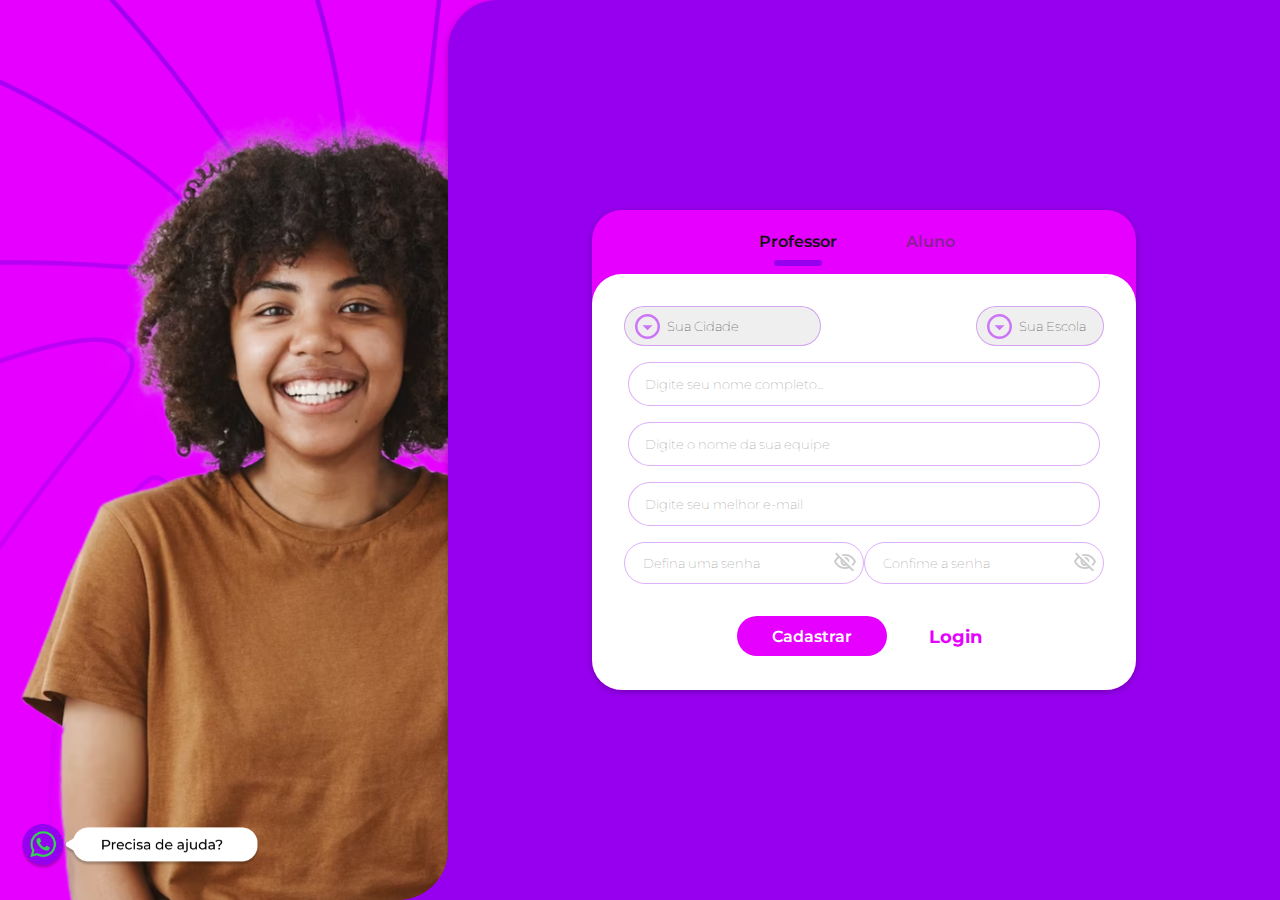
==== index.html @ 3925b816 "Põe responsividade max-800" ====
<!DOCTYPE html>
<html lang="en">
<head>
    <meta charset="UTF-8">
    <meta name="viewport" content="width=device-width, initial-scale=1.0">
    <link rel="stylesheet" href="style.css">
    <link rel="stylesheet" href="responsivos.css">
    <link rel="preconnect" href="https://fonts.gstatic.com">
    <link href="https://fonts.googleapis.com/css2?family=Montserrat:wght@400;700&display=swap" 
    rel="stylesheet">

    <title>Login MF</title>
</head>
<body>

    <div class="container">

        <div id="whatsapp-button">
            <a href="https://api.whatsapp.com/send?phone=68984258858" target="_blank">
                <img src="/imagens/Btn-ajuda.png" alt="WhatsApp">
            </a>
        </div>

        <!-- IMAGEM -->
        <div class="image">
            <img src="./imagens/banner.png" alt="">
        </div>

        <!-- FORMULÁRIO -->

        <div class="divFormulario">

            <div class="imageBorda">
                <img src="./imagens/borda.svg" alt="">
            </div>
            <div class="form">
                <div class="tabs">
                    <button class="tab-button active" onclick="openTab(event, 'professor')">
                        Professor</button>
                    <button class="tab-button" onclick="openTab(event, 'aluno')">
                        Aluno</button>
                </div>
                <div id="professor" class="tab-content">
                    <form>
                        <div class="divisoes-espacos">
                            <select id="cidadeProfessor" name="cidade"></select>
                            <select id="escolaProfessor" name="escola"></select>
                        </div>

                        <div class="divisoes-inputs">
                            <input type="text" id="full_name" name="full_name" 
                            placeholder="Digite seu nome completo..." required>
    
                            <input type="text" id="equipe" name="equipe" 
                            placeholder="Digite o nome da sua equipe" required>
    
                            <input type="email" id="email" name="email" 
                            placeholder="Digite seu melhor e-mail" required>
                        </div>                        
                        
                        <div class="divisoes-espacos">
                            <div id="campoSenha">
                                <input id="senha" type="password" name="senha" 
                                    placeholder="Defina uma senha" required>
                                <button id="toggle-senha">
                                    <img src="/imagens/olho-fechado.svg" alt="Mostrar Senha">
                                </button>
                            </div>
                            
                            <div id="campoSenha">
                                <input id="confirmar_senha" type="password" name="confirmar_senha" 
                                    placeholder="Confime a senha" required>
                                <button id="toggle-ConfirmaSenha">
                                    <img src="/imagens/olho-fechado.svg" alt="Mostrar Senha">
                                </button>
                            </div>
    
                        </div>

                        
                        <div class="divisoes-form-inter">
                            <button type="submit" class="button-cadastrar">Cadastrar</button>
                            <button type="submit" class="button-login">Login</button>
                        </div>

                    </form>
                </div>
                <div id="aluno" class="tab-content">
                    <form>
                        <div class="divisoes-espacos">
                            <select id="cidadeAluno" name="cidade"></select>
                            <select id="escolaAluno" name="escola"></select>
                        </div>

                        <div class="divisoes-inputs">
                            <input type="text" id="full_name" name="full_name" 
                            placeholder="Digite seu nome completo..." required>
    
                            <input type="text" id="equipe" name="equipe" 
                            placeholder="Digite o nome da sua equipe" required>
    
                            <input type="email" id="email" name="email" 
                            placeholder="Digite seu melhor e-mail" required>
                        </div>                        
                        
                        <div class="divisoes-espacos">
                            <div id="campoSenha">
                                <input id="senha" type="password" name="senha" 
                                    placeholder="Defina uma senha" required>
                                <button id="toggle-senha">
                                    <img src="/imagens/olho-fechado.svg" alt="Mostrar Senha">
                                </button>
                            </div>
                            
                            <div id="campoSenha">
                                <input id="confirmar_senha" type="password" name="confirmar_senha" 
                                    placeholder="Confime a senha" required>
                                <button id="toggle-ConfirmaSenha">
                                    <img src="/imagens/olho-fechado.svg" alt="Mostrar Senha">
                                </button>
                            </div>
                        </div>

                        
                        <div class="divisoes-form-inter">
                            <button type="submit" class="button-cadastrar">Cadastrar</button>
                            <button type="submit" class="button-login">Login</button>
                        </div>

                    </form>
                </div>
            </div>
        </div>
    </div>



    <script src="script.js"></script>
</body>
</html>
---- style.css ----
body {
    font-family: 'Montserrat', sans-serif;
    font-weight: 600;
    line-height: 30px; /* 85.714% */
    margin: 0;
    padding: 0;
}

h1, h2, h3 {
    font-family: 'Montserrat', sans-serif;
}

.container {
    display: grid;
    grid-template-columns: 1fr 1.8fr; /* 30% para a imagem, 70% para o formulário */
    /*gap: 20px;*/
    max-width: 100vw;
    height: 100vh;
    align-items: center; /* Alinhar os elementos verticalmente */
    /*background-color: red;*/
    position: relative;
}

/* Estilos para o botão do WhatsApp */
#whatsapp-button {
    position: fixed;
    bottom: 20px;
    left: 20px;
    z-index: 1000; /* Para garantir que o botão esteja sempre acima do conteúdo */
}

#whatsapp-button img {
    width: 15rem; /* Tamanho do ícone do WhatsApp */
    height: auto;
    cursor: pointer;
    transition: transform 0.3s ease-in-out;
}

#whatsapp-button img:hover {
    transform: scale(1.1); /* Efeito de escala suave ao passar o mouse */
}

.image {
    width: 40%;
    height: 100vh;
    overflow: hidden; /* Evita que a imagem ultrapasse a borda */
    background-color: blue;
    z-index: 1;
    position: absolute;
}

.imageBorda {
    display: flex;
    width: 50px;
    height: 50px;
    height: auto;
    overflow: hidden; /* Evita que a imagem ultrapasse a borda */
    z-index: 1;
    position: absolute;
    left: -50px;
    bottom: 0px;
}


.image img {
    width: 100%;
    height: 100%;
    object-fit: cover; /* Ajusta a imagem para cobrir todo o espaço disponível */
    background-color: blue;
    right: -50px;

}

.divFormulario{
    display: flex;
    align-items: center;
    justify-content: center;
    width: 65%;
    height: 100%;
    background-color: #f5f5f5;
    border-radius: 50px 0 0 0;    
    background-color: #9700EF;
    z-index: 10;
    position: absolute;
    right: 0;

    box-shadow: 0px 2px 6px 0px rgba(0, 0, 0, 0.25);
}

.form {

    background-color: #E600FF;
    display: flex;
    align-items: center;
    justify-content: space-between;
    flex-direction: column;
    border-radius: 30px;
    border: none;
    min-width:20rem;
    max-width:30rem;
    min-height: 400px;
    margin: 0;
    padding: 0 2rem;

    box-shadow: 0px 2px 6px 0px rgba(0, 0, 0, 0.25);
    transition: background-color 0.3s ease; /* Adiciona uma transição suave de 0.3 segundos na cor de fundo */

}



/* dddddddddddddddddddddddddddddddddddddddddddddddddddddddd*/



.tabs {
    display: flex;
    justify-content: center;
    align-items: center;
    width: 100%;
    /*background-color: yellow;*/

    color: #131313;
    text-align: center;
    font-family: Montserrat;
    font-size: 35px;
    font-style: normal;
    font-weight: 600;
    line-height: 30px; /* 85.714% */
}

.tab-button {
    background-color: transparent;
    border: none;
    cursor: pointer;
    height: 2rem;
    margin: 1rem;

    color: #131313;
    text-align: center;
    font-family: Montserrat;
    font-size: 1rem;
    font-style: normal;
    font-weight: 600;
    line-height: 30px; /* 85.714% */
}

.tab-content {
    display: none;
    width: 100%;
    height: 22rem;
    border: none;

    background-color: #fff;
    border-radius: 30px;

    padding: 2rem;
    align-items: center;
    justify-content: center;
    flex-direction: column;

    font-family: Montserrat;
    font-size: 35px;
    font-style: normal;
    font-weight: 600;
    line-height: 30px; /* 85.714% */
}

.tab-content select{
    min-width: 8rem;
    height: 2.5rem;
    border: 0.2px solid #9700EF50;
    border-radius: 30px;
    padding: 0rem 1rem 0rem 2.6rem;

    font-family: Montserrat;
    font-style: normal;
    font-weight: 100;


    appearance: none; /* Remove a aparência padrão do sistema */
    -webkit-appearance: none; /* Para navegadores baseados em WebKit (como o Safari) */
    -moz-appearance: none; /* Para navegadores baseados em Gecko (como o Firefox) */
    background-image: url('/imagens/arrow_drop_down_circle_24px.svg'); /* Substitua 'seu-icone.png' pelo caminho da sua imagem de ícone */
    background-repeat: no-repeat;
    background-position: 10px center; /* Afasta o ícone 10px da borda esquerda */

}


.tab-content #senha{
    width: auto;
    height: 100%;
    border: none;

    font-family: Montserrat;
    font-style: normal;
    font-weight: 100;

    padding: 0;
    margin: 0;
    
}

.tab-content #senha:focus{
    outline: none;
}

.tab-content #confirmar_senha{
    width: auto;
    height: 100%;
    border: none;

    font-family: Montserrat;
    font-style: normal;
    font-weight: 100;

    padding: 0;
    margin: 0;
}

.tab-content #confirmar_senha:focus{
    outline: none;
}



.tab-content button{
    width: auto;
    height: 2.5rem;
    border-radius: 30px;
    border: none;
    font-family: Montserrat;
    font-style: normal;
    font-weight: 600;
}



.tab-content .button-cadastrar{
    background-color: #E600FF;
    padding: 10px 35px;
    color: #fff;
    font-size: 16px;
}

.tab-content .button-login{
    background-color: transparent;
    color: #E600FF;
    padding: 10px;
    font-weight: 700;
    font-size: 18px;
}


.divisoes-form-inter{
    width: 100%;
    height: 2.5rem;
    border: none;
    border-radius: 30px;
    display: flex;
    justify-content: center;
    gap: 2rem;
    margin-top: 2rem;
    
}

.divisoes-espacos{
    width: 100%;
    height: auto;
    border: none;
    border-radius: 30px;
    display: flex;
    align-items: center;
    justify-content: space-between;
    margin-bottom: 1rem;
}

.divisoes-inputs{
    width: 100%;
    border: none;
    border-radius: 30px;
    display: flex;
    flex-direction: column;
    align-items: center;
    justify-content: center;
    gap: 1rem;
    margin-bottom: 1rem;
}

.divisoes-inputs input{
    width: 94%;
    height: 2.5rem;
    border-radius: 30px;
    border: none;
    padding-left: 1rem;
    border: 0.2px solid #9700EF50;

    font-family: Montserrat;
    font-style: normal;
    font-weight: 100;

}



.divisoes-espacos input{
    width: 50px;

    font-family: Montserrat;
    font-style: normal;
    font-weight: 100;
}



.tab-content h2 {
    font-size: 24px;
}

.tab-content p {
    font-size: 16px;
}

.tab-button {

    border: none;
    cursor: pointer;
    width: 100px;
    height: 2rem;
    margin: 1rem;
    text-align: center;
    color: rgba(50, 60, 50, 0.53); /* Cor do texto para botões não ativos */
    text-align: center;
    font-family: Montserrat;
    font-size: 1rem;
    font-style: normal;
    font-weight: 600;
    line-height: 30px; /* 85.714% */
    
}

.tab-button.active {
    position: relative; /* Adiciona position: relative para criar um contexto de posicionamento */
    color: #131313;
    text-align: center;
}

.tab-button.active::after {
    text-align: center;
    content: ''; /* Adiciona conteúdo antes ou depois do elemento */
    position: absolute; /* Posiciona o conteúdo de forma absoluta */
    bottom: -0.5rem; /* Move o conteúdo para 2rem abaixo do botão ativo */
    left: 26px; /*  Alinha o conteúdo à esquerda do botão */
    margin: 0 auto;
    width: 3rem; /* Faz o conteúdo se estender por toda a largura do botão */
    height: 6px; /* Define a altura da linha de 2rem */
    background-color: #9700EF; /* Cor de fundo da linha */
    border-radius: 3rem;

}



#senha {
    flex-grow: 1;
    border: 1px solid #ccc;
}

#toggle-senha {
    background-color: transparent;
    border: none;
    cursor: pointer;
    transition: background-color 0.3s ease; 
}


#toggle-senha img{
width: 1.5rem;
transition: background-color 0.3s ease; 
}

#confirmar_senha {
    flex-grow: 1;
    border: 1px solid #ccc;
}

#toggle-ConfirmaSenha {
    background-color: transparent;
    border: none;
    cursor: pointer;
    transition: background-color 0.3s ease; 
}


#toggle-ConfirmaSenha img{
width: 1.5rem;
transition: background-color 0.3s ease; 
}



.tab-content #campoSenha{
    min-width: 9rem;
    height: 2.5rem;
    border: 0.2px solid #9700EF50;
    border-radius: 30px;
    padding-left: 1.1rem;
    font-family: Montserrat;
    font-style: normal;
    font-weight: 100;
    display: flex;
    align-items: center;
    justify-content: space-between;

    transition: background-color 0.3s ease; 
}
---- responsivos.css ----
/* RESPONSIVO */

@media (max-width: 800px) {
    
    .divFormulario{
        width: 75%;
    }

    .form {
        min-width: 10rem;
        max-width:27rem;
        min-height: 400px;
        padding: 0 2rem;

        transition: background-color 0.3s ease;
    
    }


}
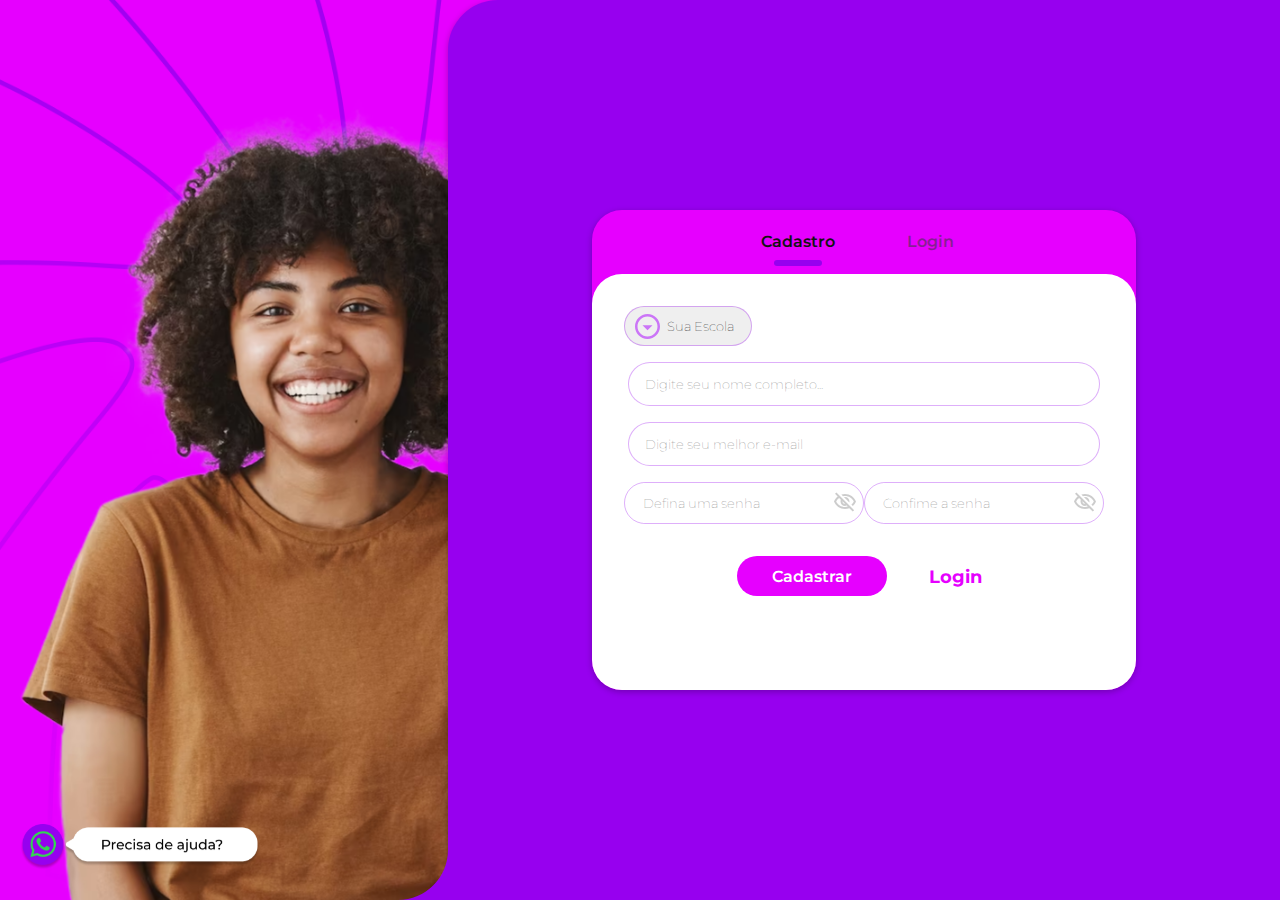
==== commit 8920e27b: "Alteracoes dos campos do form" ====
--- a/index.html
+++ b/index.html
@@ -29,6 +29,9 @@
         <!-- FORMULÁRIO -->
 
         <div class="divFormulario">
+            <div class="barraEscore"></div>
+            <div class="barraEscore2"></div>
+            <div class="btnUp"><img src="/imagens/btn-up.svg" alt=""></div>
 
             <div class="imageBorda">
                 <img src="./imagens/borda.svg" alt="">
@@ -36,24 +39,20 @@
             <div class="form">
                 <div class="tabs">
                     <button class="tab-button active" onclick="openTab(event, 'professor')">
-                        Professor</button>
+                        Cadastro</button>
                     <button class="tab-button" onclick="openTab(event, 'aluno')">
-                        Aluno</button>
+                        Login</button>
                 </div>
                 <div id="professor" class="tab-content">
                     <form>
                         <div class="divisoes-espacos">
-                            <select id="cidadeProfessor" name="cidade"></select>
                             <select id="escolaProfessor" name="escola"></select>
                         </div>
 
                         <div class="divisoes-inputs">
                             <input type="text" id="full_name" name="full_name" 
                             placeholder="Digite seu nome completo..." required>
-    
-                            <input type="text" id="equipe" name="equipe" 
-                            placeholder="Digite o nome da sua equipe" required>
-    
+
                             <input type="email" id="email" name="email" 
                             placeholder="Digite seu melhor e-mail" required>
                         </div>                        
@@ -87,20 +86,10 @@
                 </div>
                 <div id="aluno" class="tab-content">
                     <form>
-                        <div class="divisoes-espacos">
-                            <select id="cidadeAluno" name="cidade"></select>
-                            <select id="escolaAluno" name="escola"></select>
-                        </div>
 
                         <div class="divisoes-inputs">
-                            <input type="text" id="full_name" name="full_name" 
-                            placeholder="Digite seu nome completo..." required>
-    
-                            <input type="text" id="equipe" name="equipe" 
-                            placeholder="Digite o nome da sua equipe" required>
-    
                             <input type="email" id="email" name="email" 
-                            placeholder="Digite seu melhor e-mail" required>
+                            placeholder="Digite seu e-mail" required>
                         </div>                        
                         
                         <div class="divisoes-espacos">
@@ -112,19 +101,12 @@
                                 </button>
                             </div>
                             
-                            <div id="campoSenha">
-                                <input id="confirmar_senha" type="password" name="confirmar_senha" 
-                                    placeholder="Confime a senha" required>
-                                <button id="toggle-ConfirmaSenha">
-                                    <img src="/imagens/olho-fechado.svg" alt="Mostrar Senha">
-                                </button>
-                            </div>
                         </div>
 
                         
                         <div class="divisoes-form-inter">
-                            <button type="submit" class="button-cadastrar">Cadastrar</button>
-                            <button type="submit" class="button-login">Login</button>
+                            <button type="submit" class="button-cadastrar">Login</button>
+                            <button type="submit" class="button-login">Cadastrar</button>
                         </div>
 
                     </form>
--- a/style.css
+++ b/style.css
@@ -21,6 +21,36 @@
     position: relative;
 }
 
+.barraEscore{
+    display: none;
+    width: 100%;
+    height: 7rem;
+
+    background: #9700EF;
+    filter: blur(20px);
+}
+
+.barraEscore2{
+    display: none;
+    width: 100%;
+    height: 7rem;
+    filter: blur(5px);
+    background: #9700EF;
+}
+
+
+.btnUp{
+    display: none;
+    justify-content: center;
+    align-items: center;
+    width: 80%;
+    height: 2rem;
+    border-radius: 1rem;
+    background: #9700EF;
+    color: #fff;
+    /*box-shadow: 0px 2px 6px 0px rgba(0, 0, 0, 0.25);*/
+}
+
 /* Estilos para o botão do WhatsApp */
 #whatsapp-button {
     position: fixed;
@@ -92,13 +122,13 @@
     background-color: #E600FF;
     display: flex;
     align-items: center;
-    justify-content: space-between;
+    justify-content: center;
     flex-direction: column;
     border-radius: 30px;
     border: none;
     min-width:20rem;
     max-width:30rem;
-    min-height: 400px;
+    min-height: Auto;
     margin: 0;
     padding: 0 2rem;
 
--- a/responsivos.css
+++ b/responsivos.css
@@ -1,6 +1,6 @@
 /* RESPONSIVO */
 
-@media (max-width: 800px) {
+@media (max-width: 900px) {
     
     .divFormulario{
         width: 75%;
@@ -9,7 +9,7 @@
     .form {
         min-width: 10rem;
         max-width:27rem;
-        min-height: 400px;
+        min-height: Auto;
         padding: 0 2rem;
 
         transition: background-color 0.3s ease;
@@ -17,4 +17,108 @@
     }
 
 
+}
+
+@media (max-width: 600px) {
+    
+    .divFormulario{
+        width: 100%;
+        height: 50%;
+        bottom: 0;
+        padding-top: 1rem;
+        border-radius: 50px 50px 0 0;
+        overflow: hidden;
+    }
+
+    #whatsapp-button {
+        display: none;
+    }
+
+    .divFormulario.oculto {
+        height: 55%; /* Define a altura inicial de 50% quando oculto */
+        overflow: hidden;
+    }
+    
+    .divFormulario.visivel {
+        height: 80%; /* Define a altura de 80% quando visível */
+        overflow: auto;
+    }
+
+    .barraEscore{
+        display: block;
+        position: fixed;
+        bottom: -3rem;
+        z-index: 900;
+    }
+
+    .barraEscore2{
+        display: block;
+        position: fixed;
+        bottom: -4.5rem;
+        z-index: 800;
+    }
+
+    .btnUp{
+        display: flex;
+        position: absolute;
+        top: 0;
+        z-index: 900;
+    }
+
+    .form {
+        min-width: 10rem;
+        max-width:20rem;
+        min-height: 35rem;
+        margin-top: 15rem;
+        transition: background-color 0.3s ease;
+    }
+
+
+    .image {
+        width: 100%;
+        height: 60%;
+        top: 0;
+    }
+
+    .imageBorda {
+        display: none;
+    }
+
+    .tab-content {
+        display: none;
+        width: 100%;
+        height: auto;
+    }
+
+    #campoSenha{
+        width: 95%;
+        height: auto;
+        margin-bottom: 1rem;
+        padding: 0;
+    }
+
+
+    #cidadeProfessor{
+        width: 100%;
+        margin-bottom: 1rem;
+    }
+
+    #escolaProfessor{
+        width: 100%;
+    }
+
+    #cidadeAluno{
+        width: 100%;
+        margin-bottom: 1rem;
+    }
+
+    #escolaAluno{
+        width: 100%;
+    }
+
+    .tab-content .divisoes-espacos{
+        flex-direction: column;
+        height: auto;
+    }
+
 }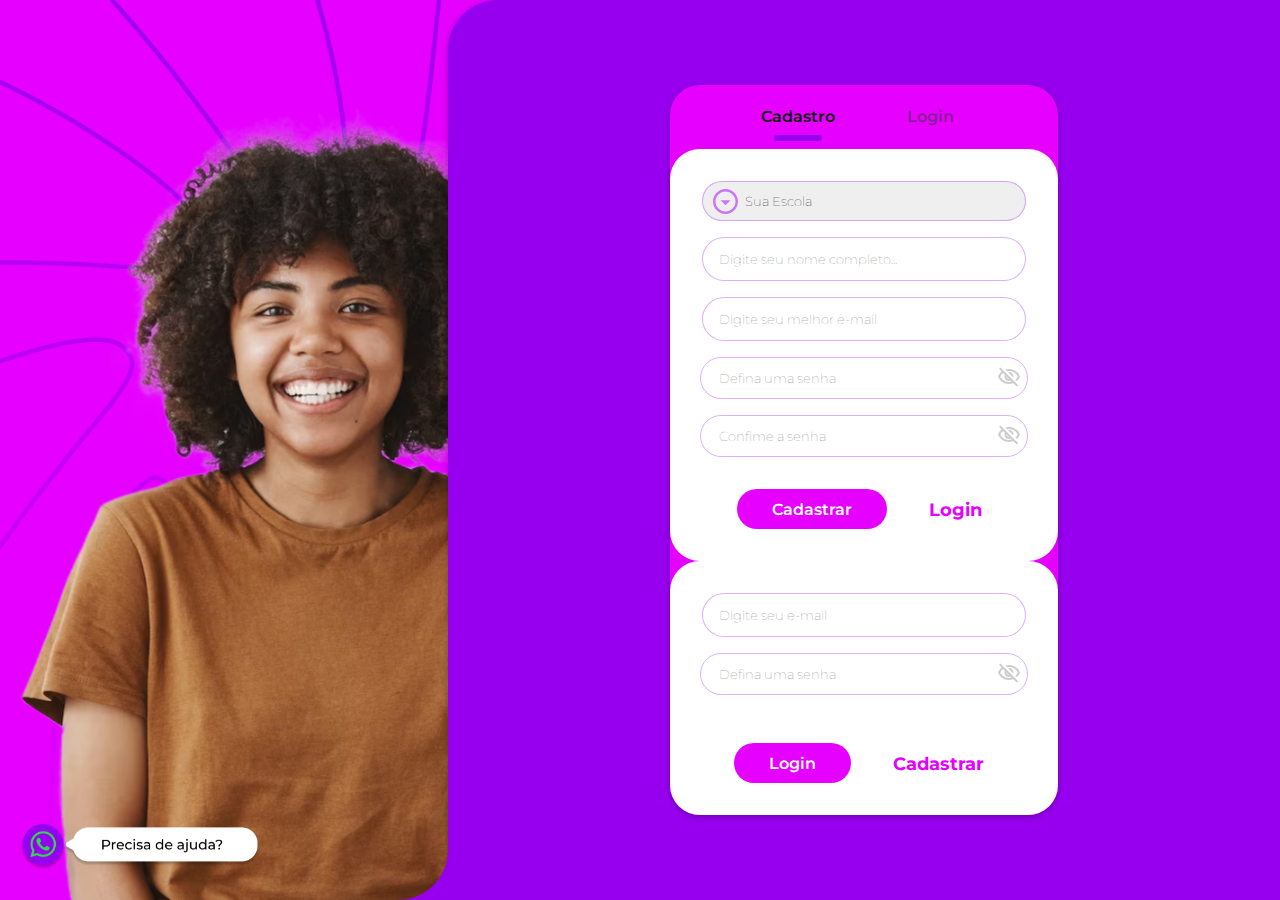
==== commit cd30c1e1: "Alteracoes dos campos do form 4" ====
--- a/index.html
+++ b/index.html
@@ -85,7 +85,7 @@
                     </form>
                 </div>
                 <div id="aluno" class="tab-content">
-                    <form>
+                    <form class="content-form">
 
                         <div class="divisoes-inputs">
                             <input type="email" id="email" name="email" 
--- a/style.css
+++ b/style.css
@@ -122,7 +122,7 @@
     background-color: #E600FF;
     display: flex;
     align-items: center;
-    justify-content: center;
+    justify-content: space-between;
     flex-direction: column;
     border-radius: 30px;
     border: none;
@@ -133,13 +133,8 @@
     padding: 0 2rem;
 
     box-shadow: 0px 2px 6px 0px rgba(0, 0, 0, 0.25);
-    transition: background-color 0.3s ease; /* Adiciona uma transição suave de 0.3 segundos na cor de fundo */
-
-}
-
-
-
-/* dddddddddddddddddddddddddddddddddddddddddddddddddddddddd*/
+    transition: background-color 0.3s ease;
+}
 
 
 
@@ -176,9 +171,10 @@
 }
 
 .tab-content {
-    display: none;
-    width: 100%;
-    height: 22rem;
+    display: block;
+    width: 100%;
+    height: auto;
+
     border: none;
 
     background-color: #fff;
@@ -272,7 +268,15 @@
     padding: 10px 35px;
     color: #fff;
     font-size: 16px;
-}
+    transition: background-color 0.3s ease;
+}
+
+.tab-content .button-cadastrar:hover{
+    background-color: #b900ce;
+    transition: background-color 0.3s ease;
+
+}
+
 
 .tab-content .button-login{
     background-color: transparent;
@@ -302,8 +306,10 @@
     border-radius: 30px;
     display: flex;
     align-items: center;
+    flex-direction: column;
     justify-content: space-between;
     margin-bottom: 1rem;
+    gap: 1rem;
 }
 
 .divisoes-inputs{
@@ -335,7 +341,7 @@
 
 
 .divisoes-espacos input{
-    width: 50px;
+    width: 100%;
 
     font-family: Montserrat;
     font-style: normal;
@@ -393,8 +399,10 @@
 
 
 #senha {
+    width: 100%;
     flex-grow: 1;
     border: 1px solid #ccc;
+
 }
 
 #toggle-senha {
@@ -411,6 +419,7 @@
 }
 
 #confirmar_senha {
+    width: 100%;
     flex-grow: 1;
     border: 1px solid #ccc;
 }
@@ -444,6 +453,15 @@
     justify-content: space-between;
 
     transition: background-color 0.3s ease; 
-}
-
-
+
+    width: 95%;
+}
+
+
+.content-form{
+    display: flex;
+    align-items: center;
+    justify-content: center;
+    flex-direction: column;
+}
+
--- a/responsivos.css
+++ b/responsivos.css
@@ -1,4 +1,11 @@
 /* RESPONSIVO */
+@media (max-width: 1920px) {
+    #escolaProfessor{
+        width: 100%;
+    }
+
+}
+
 
 @media (max-width: 900px) {
     
@@ -8,7 +15,7 @@
 
     .form {
         min-width: 10rem;
-        max-width:27rem;
+        max-width:25rem;
         min-height: Auto;
         padding: 0 2rem;
 
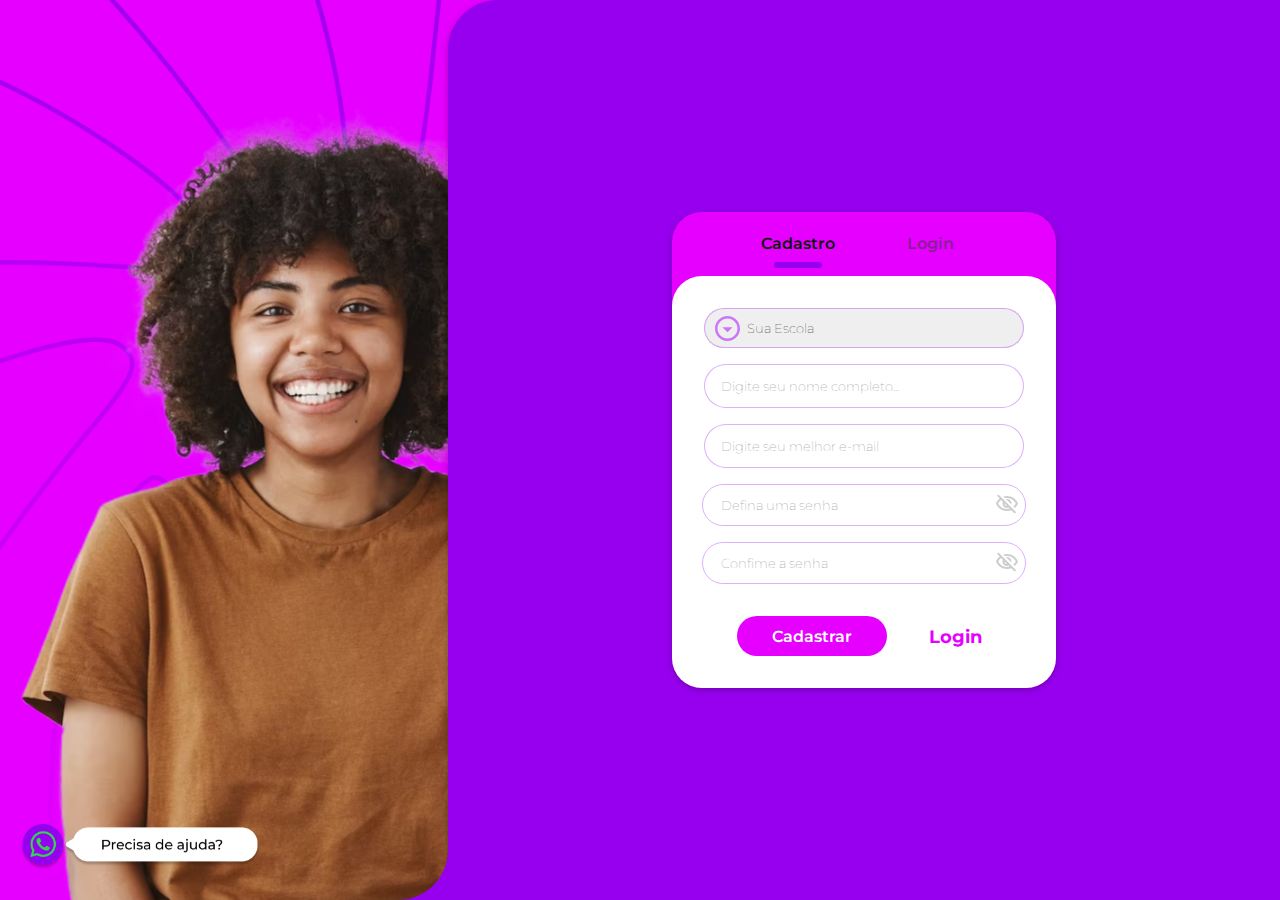
==== commit e7c086f1: "Criacao da pagina do Sistema" ====
--- a/index.html
+++ b/index.html
@@ -105,8 +105,7 @@
 
                         
                         <div class="divisoes-form-inter">
-                            <button type="submit" class="button-cadastrar">Login</button>
-                            <button type="submit" class="button-login">Cadastrar</button>
+                            <button onclick="login()" class="button-cadastrar">Login</button>
                         </div>
 
                     </form>
@@ -118,5 +117,6 @@
 
 
     <script src="script.js"></script>
+    <script src="validacaoLogin.js"></script>
 </body>
 </html>
--- a/style.css
+++ b/style.css
@@ -171,7 +171,7 @@
 }
 
 .tab-content {
-    display: block;
+    display: none;
     width: 100%;
     height: auto;
 
